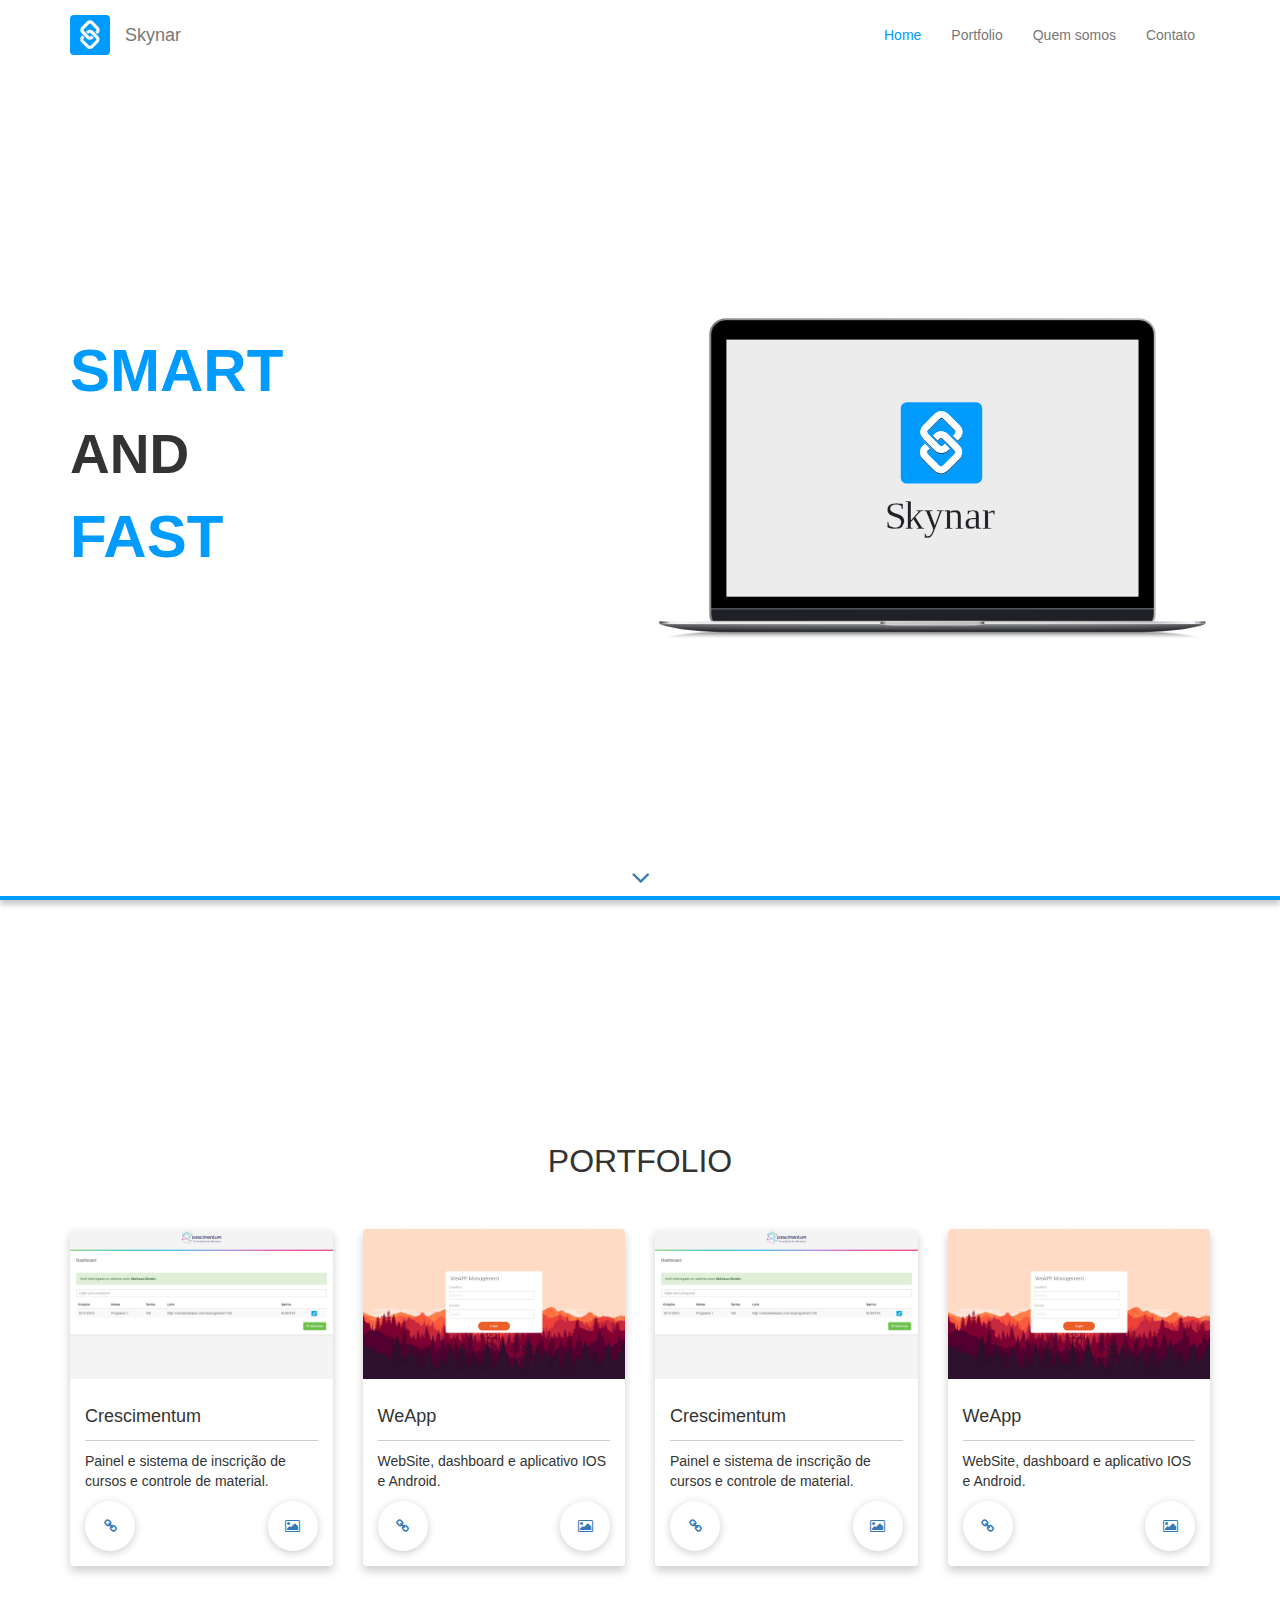
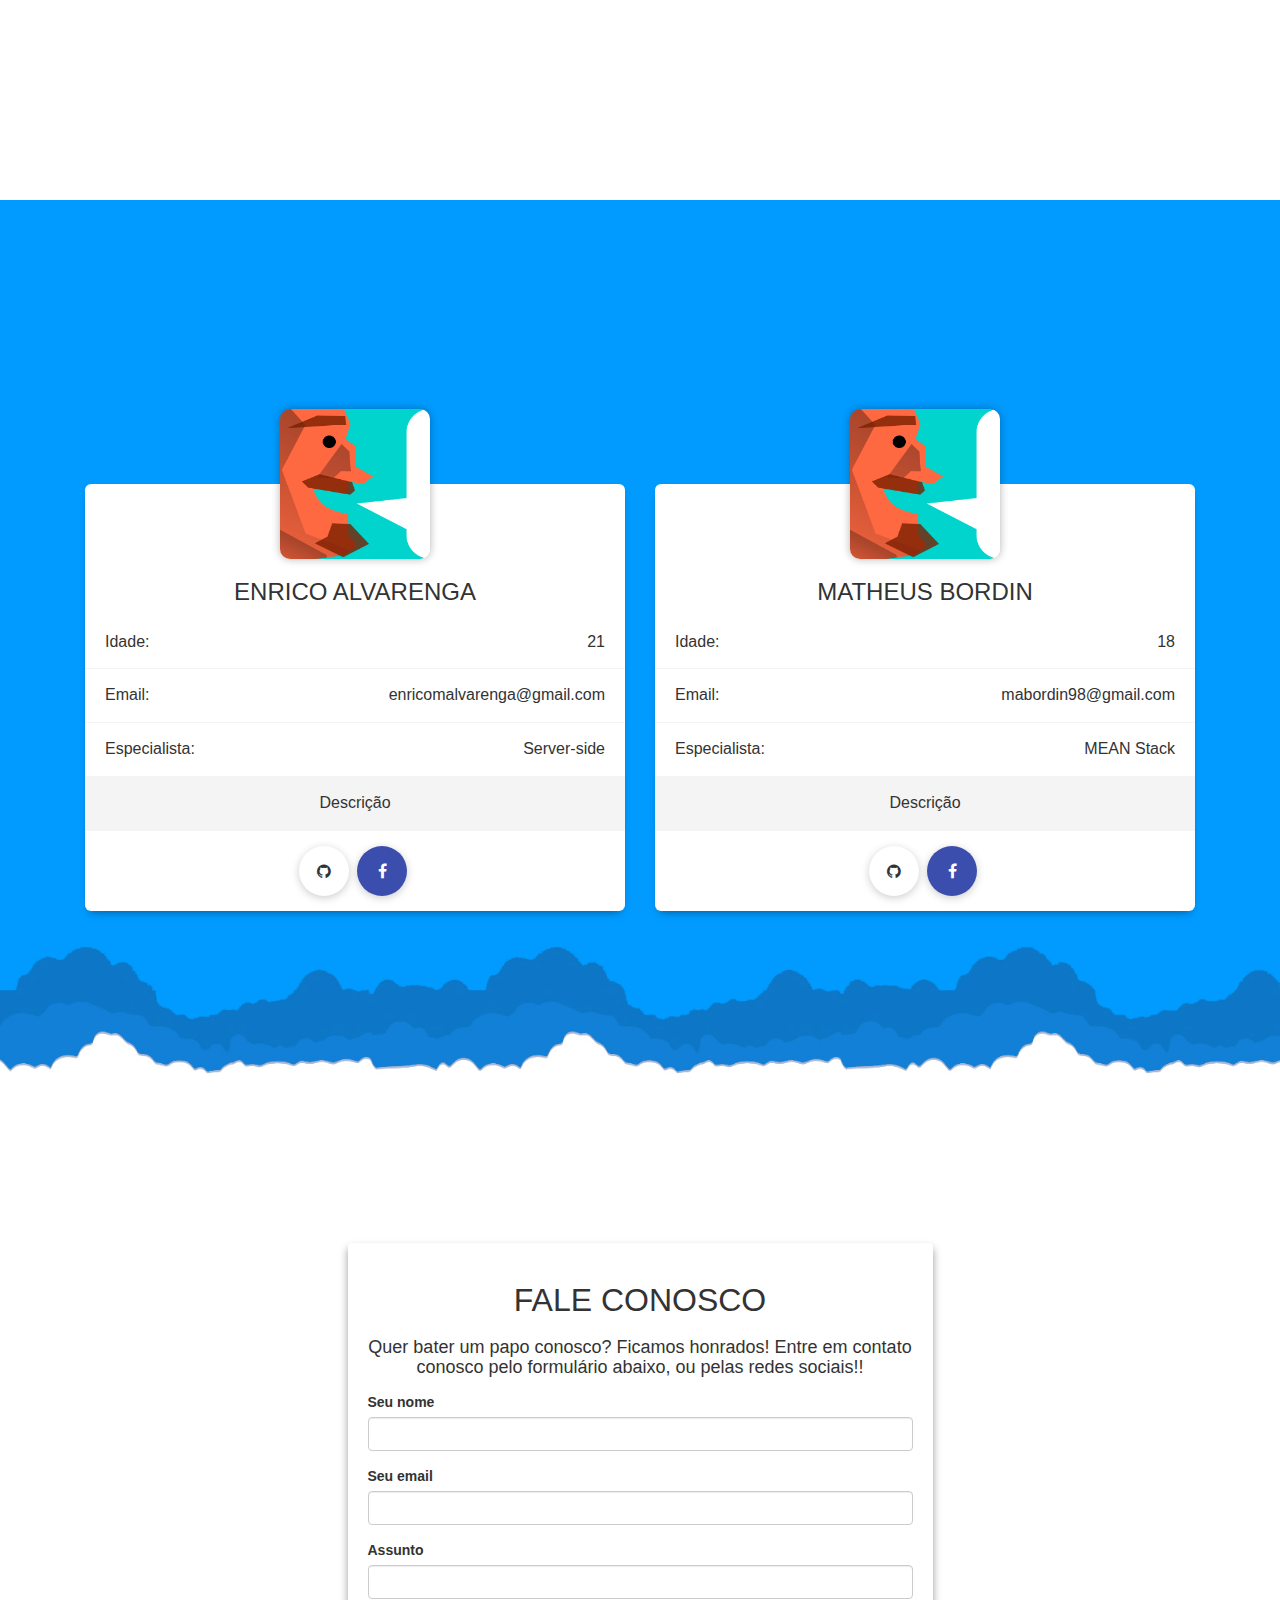
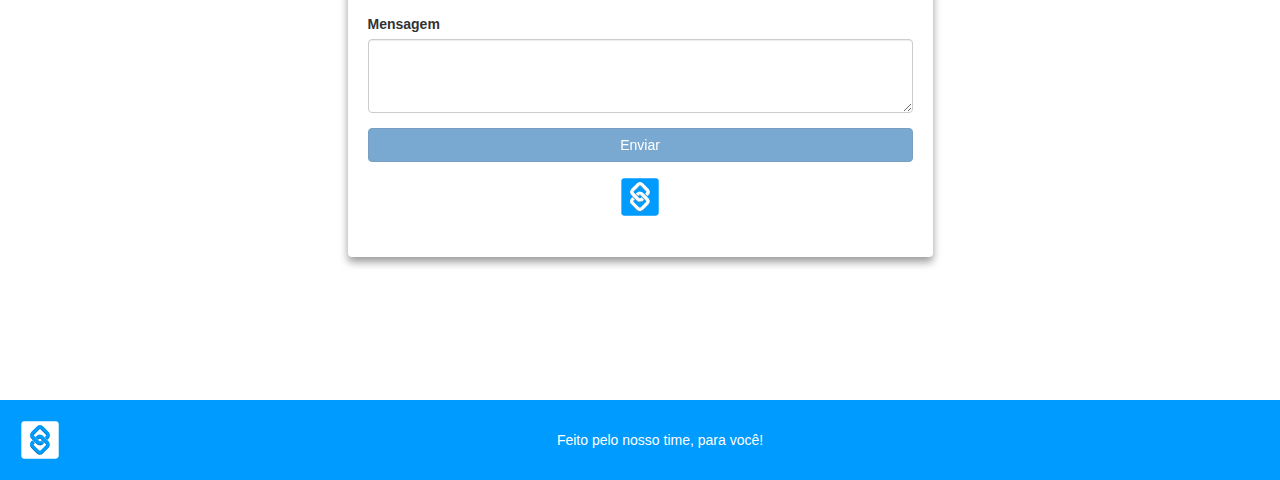
==== index.html @ bdcfeae8 "First commit" ====
<!DOCTYPE html>
<html lang="en">
<head>
    <meta charset="UTF-8">
    <meta name="viewport" content="initial-scale=1">
    <title>Skynar - Smart and Fast solution!</title>
    <link rel="icon" type="image/svg+xml" href="assets/images/skynar.svg">
    <link rel="stylesheet" href="libs/bootstrap/dist/css/bootstrap.min.css">
    <link rel="stylesheet" href="assets/css/main.css">

    <script src="libs/angular/angular.min.js"></script>
    <script src="libs/ui-router/ui-router.min.js"></script>
</head>
<body ng-app="skynar">
    
    <header id="header" ng-include="'views/header.html'"></header>
    <section ng-controller="portController" id="port" class="portfolio" ng-include="'views/portfolio.html'"></section>
    <section ng-controller="teamController" id="team" class="team" ng-include="'views/team.html'"></section>
    <section ng-controller="contactController" id="contact" class="contato" ng-include="'views/contato.html'"></section>
    <footer id="footer" class="footer valign" ng-include="'views/footer.html'"></footer>

    <a href="#header" class="btn-top">
        <i class="fa fa-angle-up"></i>
    </a>

    <script src="libs/jquery/dist/jquery.min.js"></script>
    <script src="libs/bootstrap/dist/js/bootstrap.min.js"></script>
    <script src="app/app.concat.js"></script>
    <script src="assets/js/scripts.js"></script>
    <script src="assets/js/alert.js"></script>
</body>
</html>
---- assets/css/main.css ----
@import url(../../libs/icons/css/font-awesome.min.css);
html, body {
  width: 100%;
  height: 100%;
  margin: 0;
  padding: 0; }

.halign {
  display: flex;
  display: -webkit-flex;
  display: -ms-flex;
  display: -moz-flex;
  justify-content: center; }

.btn-top {
  background: transparent;
  border: none;
  outline-color: transparent;
  color: #666;
  font-size: 16px;
  background: #CCC;
  border-radius: 2px;
  color: #333;
  width: 40px;
  height: 40px;
  text-align: center;
  line-height: 40px;
  position: fixed;
  bottom: 20px;
  right: 20px;
  opacity: 0.4;
  display: none; }
  .btn-top:hover {
    background: rgba(0, 0, 0, 0.2);
    opacity: 1;
    color: #009BFE; }

div.spinner {
  margin: 15px auto;
  display: block;
  width: 40px; }
  div.spinner #logo {
    height: 40px;
    width: 40px;
    animation-name: spinner;
    animation-delay: 2000ms;
    animation-duration: 2s;
    animation-iteration-count: infinite; }

div.spinner2 {
  margin: 15px auto;
  display: block;
  width: 40px;
  height: 40px;
  position: relative;
  border-radius: 10%;
  padding: 0;
  background: #009BFE; }
  div.spinner2 #logo {
    position: absolute;
    top: 0;
    left: 0;
    height: 100%;
    width: 100%; }
    div.spinner2 #logo .cls-3 {
      display: none;
      fill: #009BFE; }
    div.spinner2 #logo .skynar-bottom {
      animation-name: skynar-bt;
      animation-duration: 2.5s;
      animation-fill-mode: forwards;
      animation-iteration-count: infinite; }
    div.spinner2 #logo .skynar-top {
      animation-name: skynar-top;
      animation-duration: 2.5s;
      animation-fill-mode: forwards;
      animation-iteration-count: infinite; }

@keyframes skynar-bt {
  0% {
    transform: translateY(-25%); }
  5% {
    transform: translateY(0); }
  10% {
    transform: translateY(-25%); }
  20% {
    transform: translateY(0); }
  100% {
    transform: translateY(0); } }

@-webkit-keyframes skynar-bt {
  0% {
    transform: translateY(-25%); }
  5% {
    transform: translateY(0); }
  10% {
    transform: translateY(-25%); }
  20% {
    transform: translateY(0); }
  100% {
    transform: translateY(0); } }

@-moz-keyframes skynar-bt {
  0% {
    transform: translateY(-25%); }
  5% {
    transform: translateY(0); }
  10% {
    transform: translateY(-25%); }
  20% {
    transform: translateY(0); }
  100% {
    transform: translateY(0); } }

@-ms-keyframes skynar-bt {
  0% {
    transform: translateY(-25%); }
  5% {
    transform: translateY(0); }
  10% {
    transform: translateY(-25%); }
  20% {
    transform: translateY(0); }
  100% {
    transform: translateY(0); } }

@keyframes skynar-top {
  0% {
    transform: translateY(25%); }
  5% {
    transform: translateY(0); }
  10% {
    transform: translateY(25%); }
  20% {
    transform: translateY(0); }
  100% {
    transform: translateY(0); } }

@-webkit-keyframes skynar-top {
  0% {
    transform: translateY(25%); }
  5% {
    transform: translateY(0); }
  10% {
    transform: translateY(25%); }
  20% {
    transform: translateY(0); }
  100% {
    transform: translateY(0); } }

@-moz-keyframes skynar-top {
  0% {
    transform: translateY(25%); }
  5% {
    transform: translateY(0); }
  10% {
    transform: translateY(25%); }
  20% {
    transform: translateY(0); }
  100% {
    transform: translateY(0); } }

@-ms-keyframes skynar-top {
  0% {
    transform: translateY(25%); }
  5% {
    transform: translateY(0); }
  10% {
    transform: translateY(25%); }
  20% {
    transform: translateY(0); }
  100% {
    transform: translateY(0); } }

@keyframes spinner {
  0% {
    transform: translateY(0px); }
  5% {
    transform: translateY(20px) scale(0.85); }
  10% {
    transform: translateY(0px); }
  15% {
    transform: rotate(0deg); }
  20% {
    transform: rotate(180deg); }
  25% {
    transform: translateY(20px) scale(0.85); }
  30% {
    transform: translateY(0px); } }

@-webkit-keyframes spinner {
  0% {
    transform: translateY(0px); }
  5% {
    transform: translateY(20px) scale(0.85); }
  10% {
    transform: translateY(0px); }
  15% {
    transform: rotate(0deg); }
  20% {
    transform: rotate(180deg); }
  25% {
    transform: translateY(20px) scale(0.85); }
  30% {
    transform: translateY(0px); } }

@-moz-keyframes spinner {
  0% {
    transform: translateY(0px); }
  5% {
    transform: translateY(20px) scale(0.85); }
  10% {
    transform: translateY(0px); }
  15% {
    transform: rotate(0deg); }
  20% {
    transform: rotate(180deg); }
  25% {
    transform: translateY(20px) scale(0.85); }
  30% {
    transform: translateY(0px); } }

@-ms-keyframes spinner {
  0% {
    transform: translateY(0px); }
  5% {
    transform: translateY(20px) scale(0.85); }
  10% {
    transform: translateY(0px); }
  15% {
    transform: rotate(0deg); }
  20% {
    transform: rotate(180deg); }
  25% {
    transform: translateY(20px) scale(0.85); }
  30% {
    transform: translateY(0px); } }

header {
  height: 100%;
  max-height: 100%;
  margin: 0;
  background: #FFF;
  border-bottom: 4px solid #009BFE;
  box-shadow: 0 5px 5px rgba(0, 0, 0, 0.2);
  position: relative;
  padding: 110px 0 40px 0;
  display: flex;
  display: -webkit-flex;
  display: -ms-flex;
  display: -moz-flex;
  justify-content: center;
  flex-direction: column;
  flex-wrap: wrap; }
  header h2.subs {
    font-size: 60px;
    color: #009BFE;
    font-weight: bold;
    text-transform: uppercase; }
    header h2.subs.dark {
      color: #333;
      font-size: 55px; }

nav.navbar.navbar-default {
  height: 70px;
  background: #FFF;
  border: 0;
  position: absolute;
  top: 0;
  left: 0;
  width: 100%;
  z-index: 1000; }
  nav.navbar.navbar-default ul li, nav.navbar.navbar-default ul li a {
    height: 70px;
    line-height: 40px;
    background: #FFF; }
  nav.navbar.navbar-default a.navbar-brand {
    height: 70px;
    line-height: 40px; }
    nav.navbar.navbar-default a.navbar-brand div {
      bottom: 15px;
      margin-bottom: 15px; }

div.header-footer {
  position: absolute;
  bottom: 0;
  left: 0;
  width: 100%;
  height: 40px; }
  div.header-footer button.arrow-bt {
    margin: 0 auto;
    display: block;
    background: transparent;
    border: none;
    outline: none;
    font-size: 30px; }

.navbar-default .navbar-nav > .active > a, .navbar-default .navbar-nav > .active > a:focus, .navbar-default .navbar-nav > .active > a:hover {
  background: #FFF;
  color: #009BFE; }

.navbar-default .navbar-toggle, .navbar-default .navbar-toggle:hover, .navbar-default .navbar-toggle:focus {
  background: #FFF;
  border: 0;
  height: 70px;
  margin: 0; }

#mynav.fix {
  position: fixed;
  top: 0;
  left: 0;
  animation-name: fade;
  animation-duration: 0.5s;
  animation-timing-function: ease-in-out;
  animation-fill-mode: forwards;
  box-shadow: 0 5px 5px -2px rgba(0, 0, 0, 0.2);
  border-radius: 0; }

@keyframes fade {
  0% {
    opacity: 0; }
  100% {
    opacity: 1; } }

@-webkit-keyframes fade {
  0% {
    opacity: 0; }
  100% {
    opacity: 1; } }

@-moz-keyframes fade {
  0% {
    opacity: 0; }
  100% {
    opacity: 1; } }

@-ms-keyframes fade {
  0% {
    opacity: 0; }
  100% {
    opacity: 1; } }

@media only screen and (max-device-width: 768px) {
  nav.navbar.navbar-default ul {
    box-shadow: 0 5px 5px rgba(0, 0, 0, 0.1); } }

section.portfolio {
  padding: 40px 0;
  min-height: 100%;
  display: flex;
  display: -webkit-flex;
  display: -ms-flex;
  display: -moz-flex;
  justify-content: center;
  flex-direction: column;
  flex-wrap: wrap; }
  section.portfolio h3 {
    font-size: 32px;
    margin-bottom: 40px;
    text-transform: uppercase;
    text-align: center; }

.card {
  width: 100%;
  box-shadow: 0 5px 10px rgba(0, 0, 0, 0.2);
  border-radius: 4px;
  overflow: hidden;
  margin: 10px auto; }
  .card .heading {
    height: 150px;
    width: 100%;
    background-size: cover;
    background-position: center;
    transition: transform 0.3s; }
    .card .heading:hover {
      transform: scale(1.1); }
  .card .body {
    padding: 15px; }
    .card .body .title {
      font-size: 18px;
      padding: 10px 0;
      border-bottom: 1px solid #CCC;
      margin-bottom: 10px; }

.btn-float {
  width: 50px;
  height: 50px;
  border-radius: 25px;
  background: #FFF;
  outline-color: transparent;
  border: none;
  box-shadow: 0 2px 8px rgba(0, 0, 0, 0.2);
  transition: all 0.6s ease-out;
  display: inline-block;
  text-align: center;
  line-height: 50px; }
  .btn-float:hover {
    background: #f4f4f4;
    box-shadow: 0 2px 10px rgba(0, 0, 0, 0.3); }

section.team {
  padding-top: 75px;
  background: url("../images/team-wp.jpg");
  background-size: cover;
  background-position: bottom center;
  padding: 40px 0;
  min-height: 100%;
  display: flex;
  display: -webkit-flex;
  display: -ms-flex;
  display: -moz-flex;
  justify-content: center;
  flex-direction: column;
  flex-wrap: wrap; }

.user-card {
  width: 100%;
  min-height: 200;
  background: #FFF;
  border-radius: 6px;
  box-shadow: 0 5px 10px -5px rgba(0, 0, 0, 0.5);
  position: relative;
  padding-top: 75px;
  margin: 95px auto 0 auto; }
  .user-card img.user-avatar {
    max-width: 150px;
    position: absolute;
    left: calc(50% - 75px);
    top: -75px;
    border-radius: 10px;
    box-shadow: 0 0 8px rgba(0, 0, 0, 0.3); }
  .user-card .body h3.user {
    text-align: center;
    text-transform: uppercase;
    font-size: 24px;
    color: #333; }
  .user-card .body ul {
    width: 100%;
    margin: 0;
    padding: 0;
    list-style: none; }
  .user-card .body ul li {
    padding: 15px 20px;
    border-bottom: 1px solid #f4f4f4;
    font-size: 16px;
    color: #333; }
    .user-card .body ul li.desc {
      background: #f4f4f4;
      text-align: center;
      cursor: pointer; }
    .user-card .body ul li.buttons {
      text-align: center; }
    .user-card .body ul li:hover {
      background: #f4f4f4; }
    .user-card .body ul li:last-child {
      border-bottom: 0; }
      .user-card .body ul li:last-child:hover {
        border-bottom-left-radius: 6px;
        border-bottom-right-radius: 6px; }

.btn-transparent {
  background: transparent;
  border: none;
  outline-color: transparent;
  color: #666;
  font-size: 16px;
  float: right; }

.btn-float.fb {
  background: #3b4ead;
  color: #fff;
  margin: 0 4px; }

.row.content {
  padding: 0 70px;
  margin-left: 0 !important;
  margin-right: 0 !important; }

.collapse .body {
  padding: 15px; }

@media only screen and (max-device-width: 768px) {
  .row.content {
    padding: 0; } }

@media only screen and (min-device-width: 768px) and (max-device-width: 992px) {
  .row.content {
    padding: 0 40px; } }

section.contato {
  padding: 40px 0;
  min-height: 100%;
  display: flex;
  display: -webkit-flex;
  display: -ms-flex;
  display: -moz-flex;
  justify-content: center;
  flex-direction: column;
  flex-wrap: wrap; }
  section.contato h3 {
    font-size: 32px;
    margin-bottom: 20px;
    text-transform: uppercase;
    text-align: center; }
  section.contato hgroup {
    margin-bottom: 15px; }

.contact-card {
  padding: 20px;
  border-radius: 4px;
  box-shadow: 0 5px 8px rgba(0, 0, 0, 0.4); }

footer.footer {
  background: #009BFE;
  height: 80px;
  padding: 20px;
  color: #FFF;
  display: flex;
  display: -webkit-flex;
  display: -ms-flex;
  display: -moz-flex;
  justify-content: center;
  flex-direction: column;
  flex-wrap: wrap; }
  footer.footer .logo {
    height: 40px;
    width: 40px; }
  footer.footer .logo #logo {
    height: 40px;
    width: 40px; }
    footer.footer .logo #logo > .cls-1 {
      fill: #009BFE; }
    footer.footer .logo #logo > .cls-2 {
      fill: #FFF; }

.ng-alert {
  position: fixed;
  left: 0;
  width: 100%;
  padding: 0 30%;
  z-index: 1001;
  display: flex;
  display: -webkit-flex;
  display: -ms-flex;
  display: -moz-flex;
  justify-content: center;
  flex-wrap: wrap; }
  .ng-alert.bottom {
    bottom: 15px; }
  .ng-alert.top {
    top: 15px; }
  .ng-alert .alert {
    width: 100%;
    position: relative;
    margin-bottom: 5px; }
    .ng-alert .alert.anim {
      animation-name: fadeAlert;
      animation-duration: 0.5s;
      animation-fill-mode: forwards;
      animation-timing-function: ease-out; }

@keyframes fadeAlert {
  0% {
    transform: translateY(50px);
    opacity: 0; }
  100% {
    transform: translateY(0px);
    opacity: 1; } }

/*# sourceMappingURL=main.css.map */
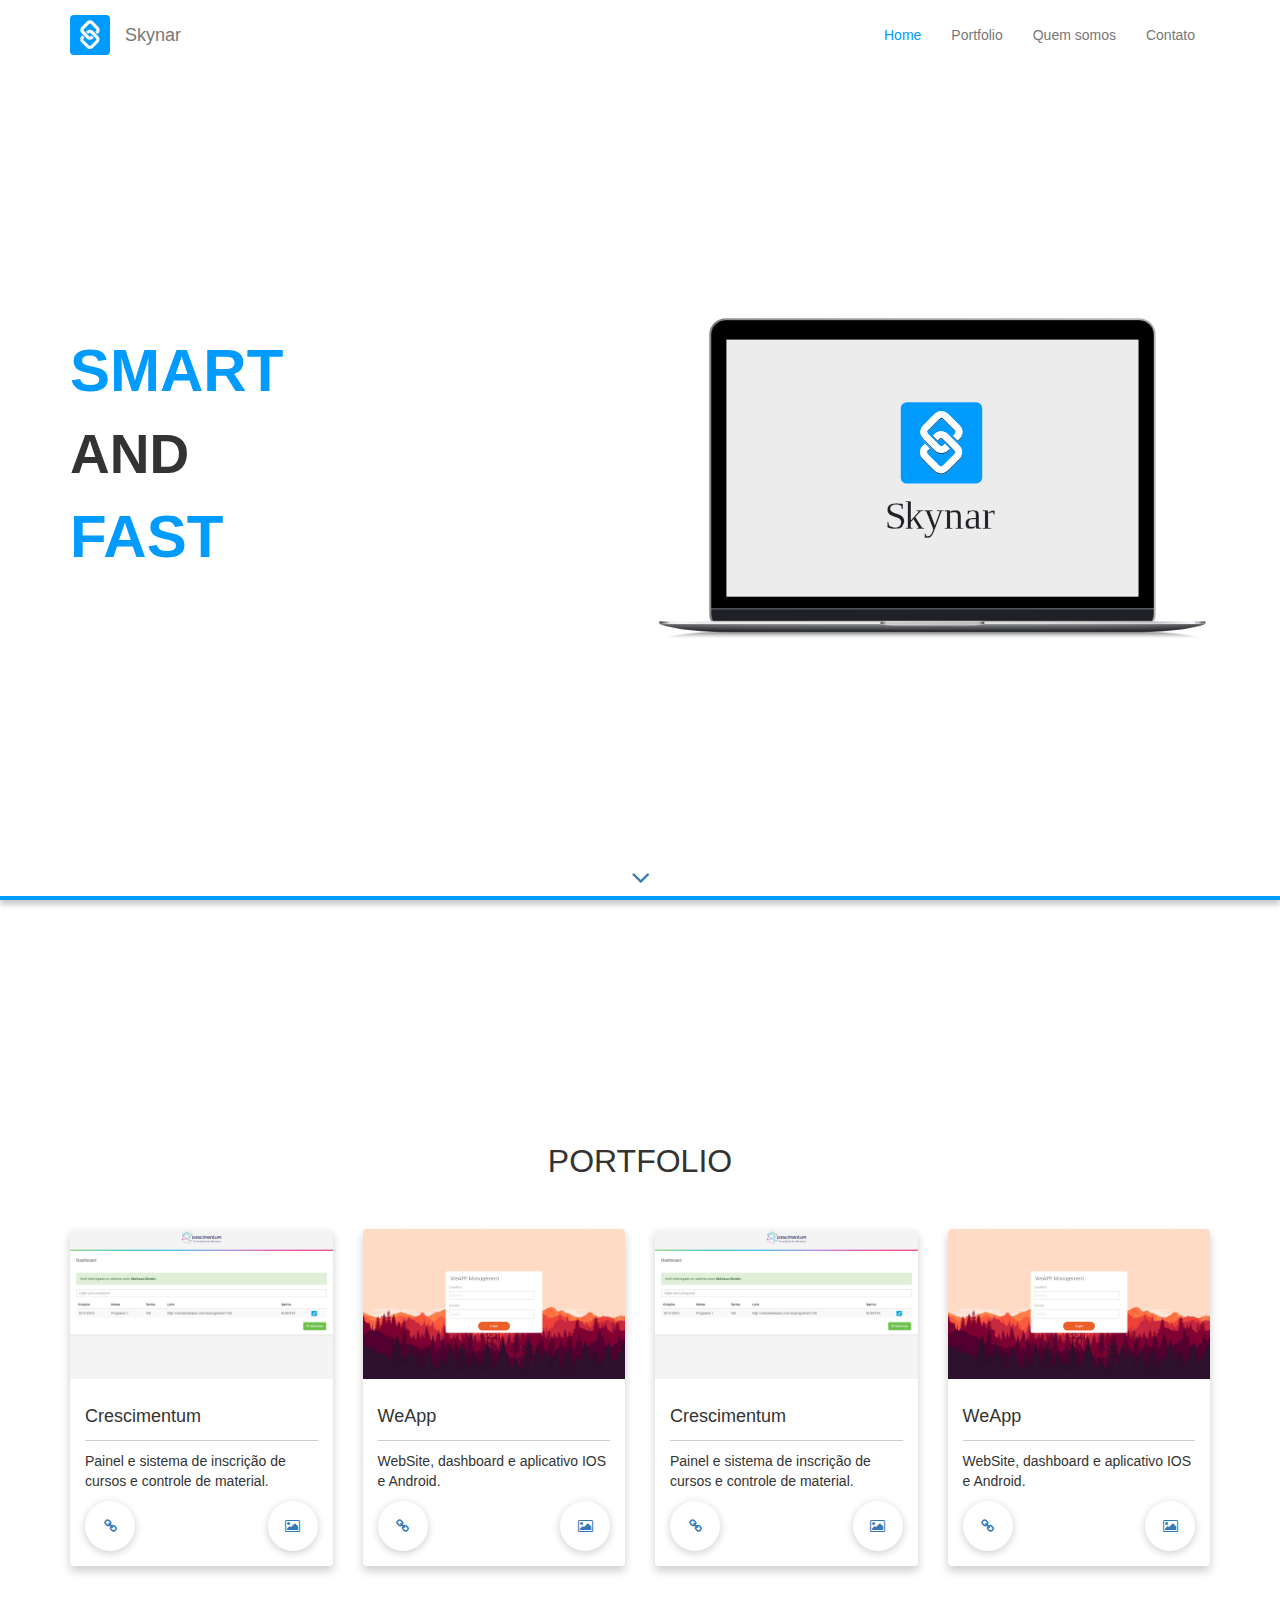
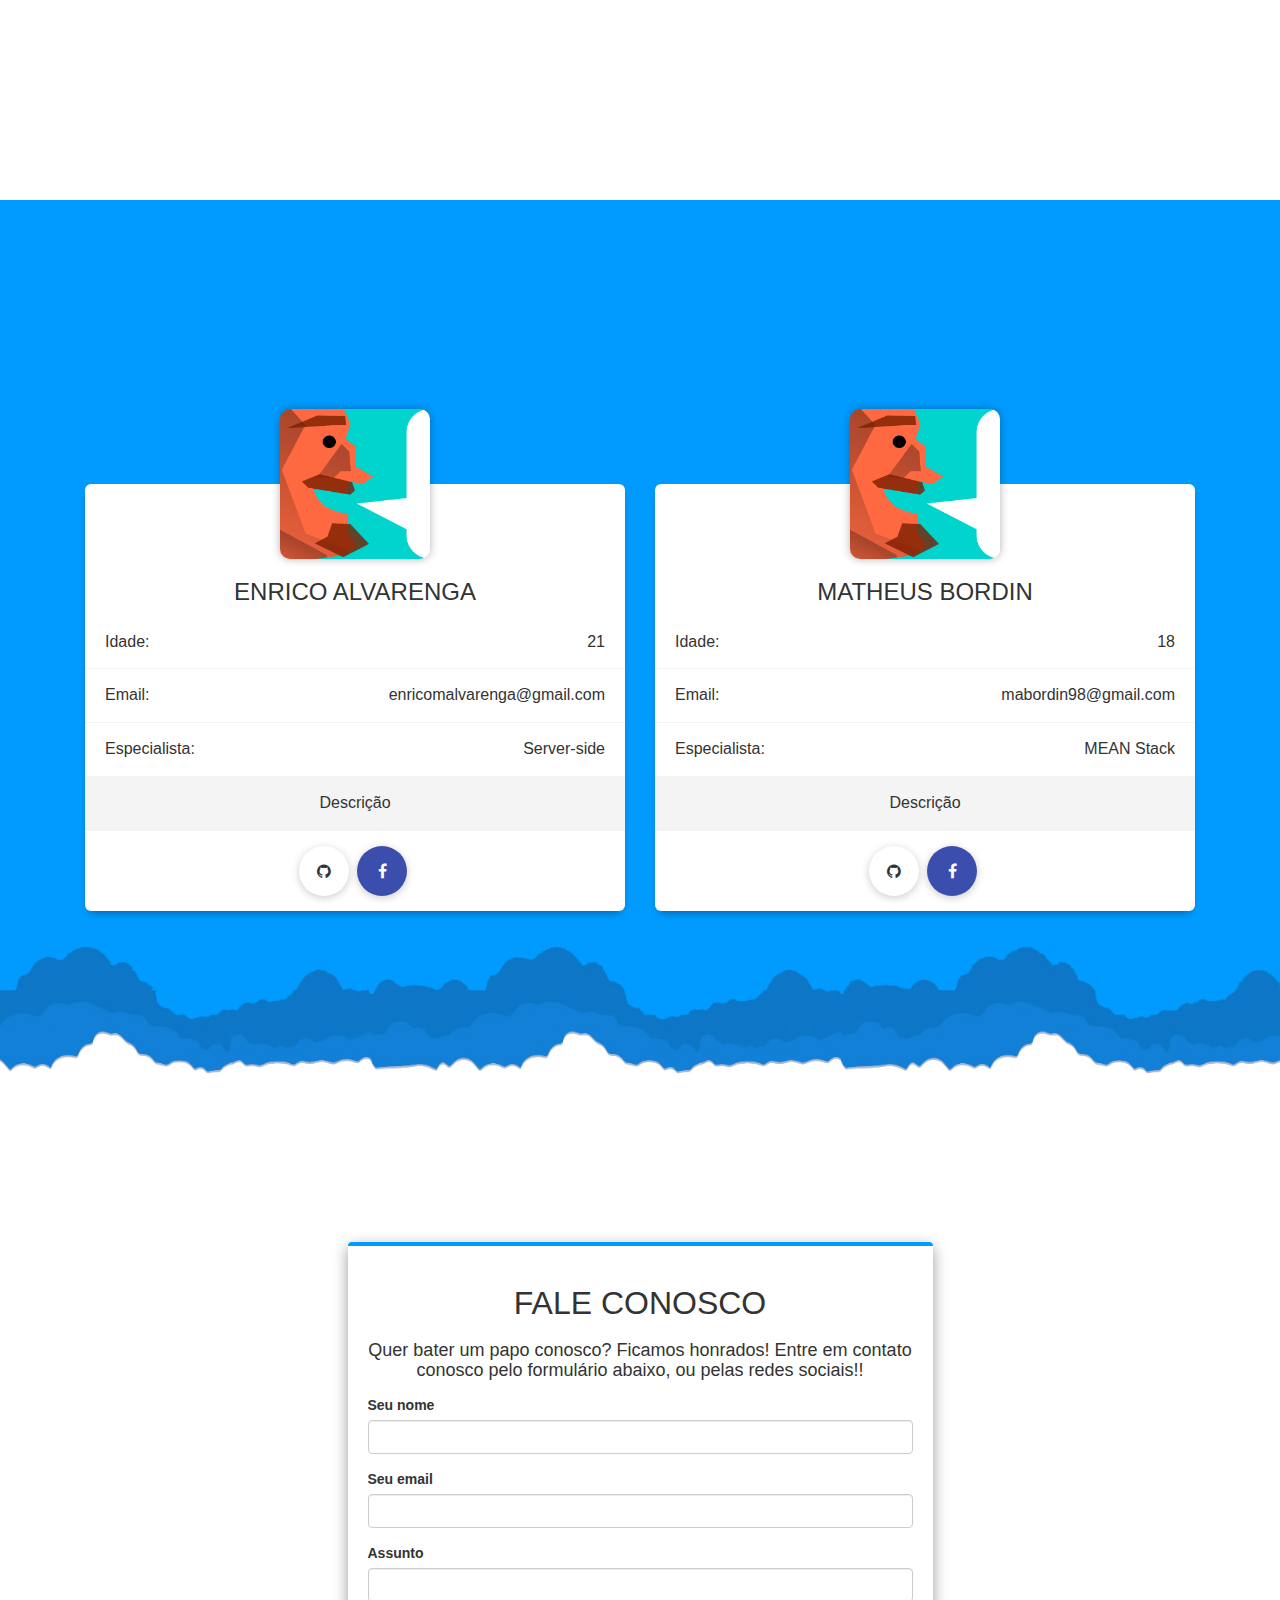
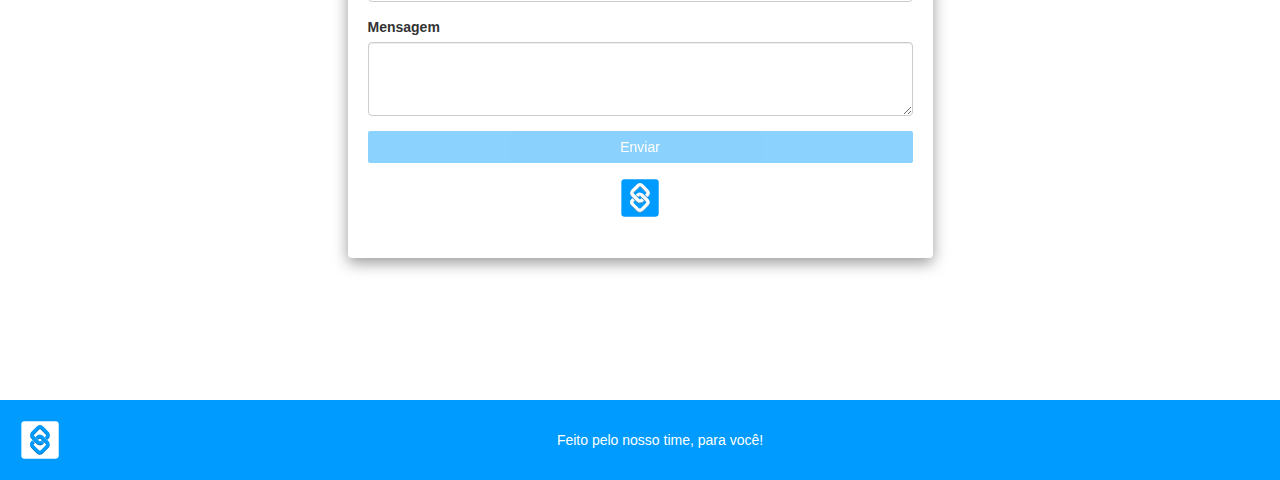
==== commit 319c1469: "Make UI better" ====
--- a/index.html
+++ b/index.html
@@ -4,6 +4,7 @@
     <meta charset="UTF-8">
     <meta name="viewport" content="initial-scale=1">
     <title>Skynar - Smart and Fast solution!</title>
+    <link rel="icon" type="image/png" href="assets/images/skynar.png" />
     <link rel="icon" type="image/svg+xml" href="assets/images/skynar.svg">
     <link rel="stylesheet" href="libs/bootstrap/dist/css/bootstrap.min.css">
     <link rel="stylesheet" href="assets/css/main.css">
--- a/assets/css/main.css
+++ b/assets/css/main.css
@@ -11,6 +11,20 @@
   display: -ms-flex;
   display: -moz-flex;
   justify-content: center; }
+
+.btn-skynar {
+  background: #009BFE;
+  border: 0;
+  border-radius: 2px;
+  transition: all 0.5s;
+  color: #fff; }
+  .btn-skynar:hover {
+    background: #009BFE;
+    box-shadow: 0 5px 5px -2px rgba(0, 0, 0, 0.3);
+    color: #fff; }
+  .btn-skynar[disabled] {
+    background: rgba(0, 155, 254, 0.7);
+    cursor: not-allowed; }
 
 .btn-top {
   background: transparent;
@@ -508,7 +522,8 @@
 .contact-card {
   padding: 20px;
   border-radius: 4px;
-  box-shadow: 0 5px 8px rgba(0, 0, 0, 0.4); }
+  box-shadow: 0 5px 15px rgba(0, 0, 0, 0.4);
+  border-top: 4px solid #009BFE; }
 
 footer.footer {
   background: #009BFE;
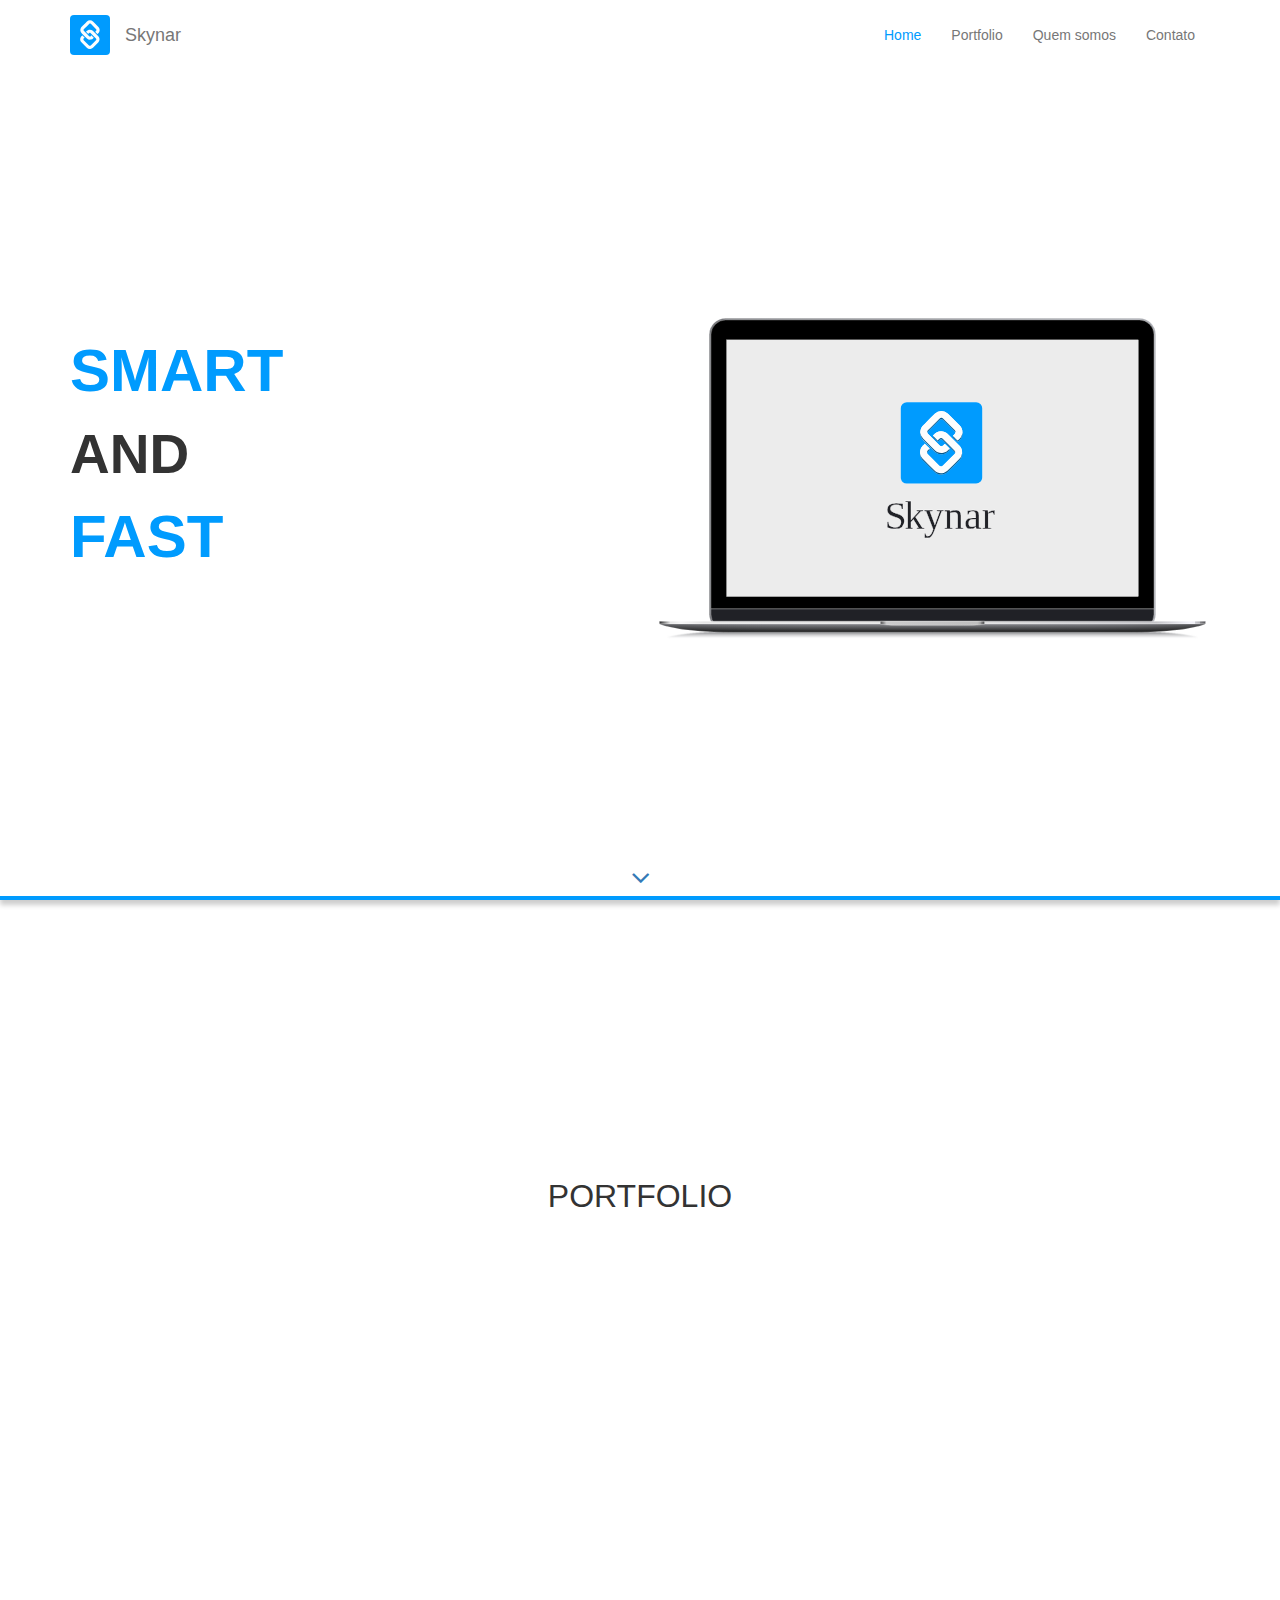
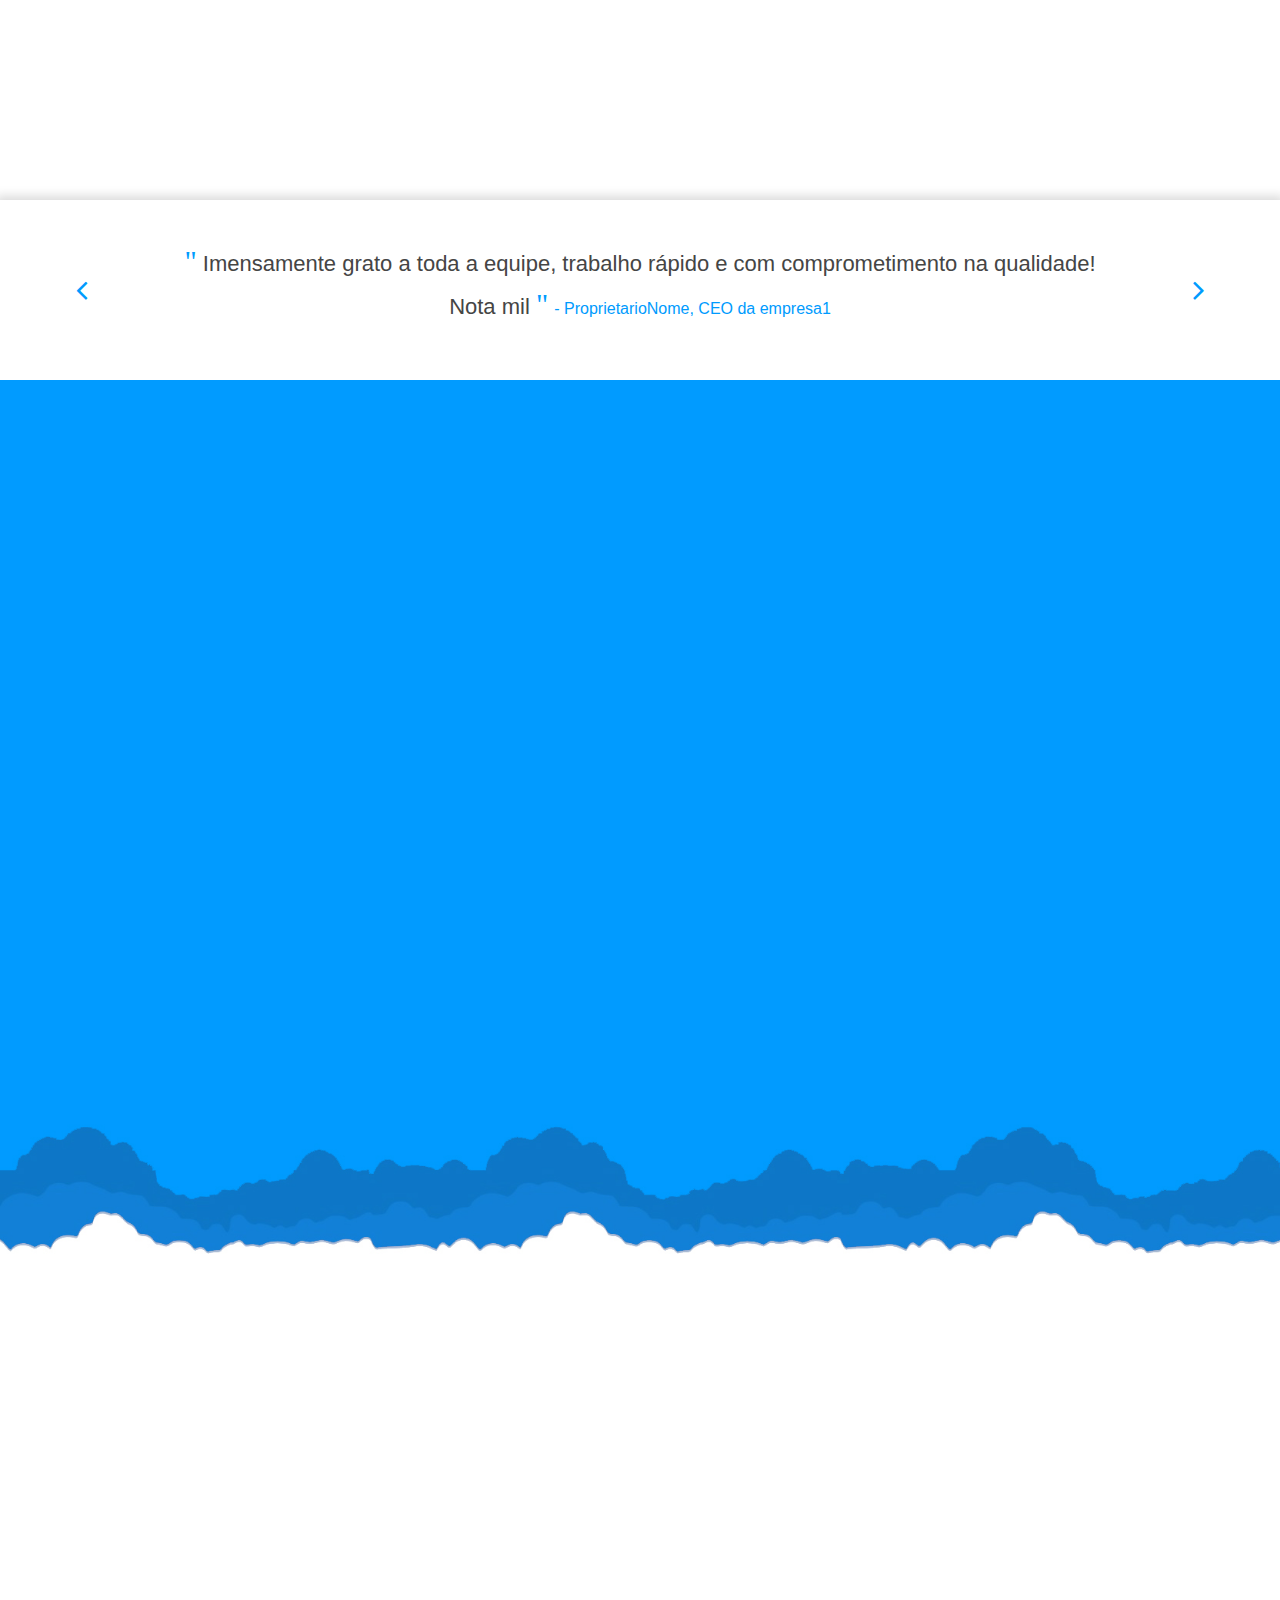
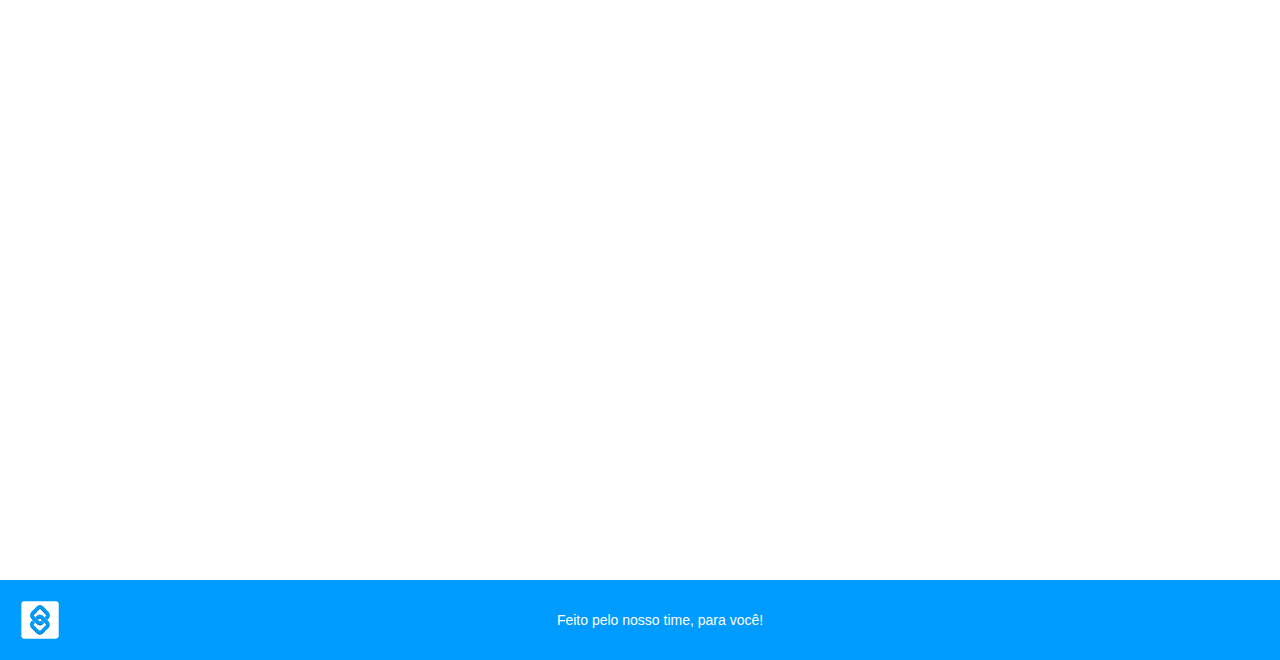
==== commit eeda78e8: "Make better" ====
--- a/index.html
+++ b/index.html
@@ -13,9 +13,10 @@
     <script src="libs/ui-router/ui-router.min.js"></script>
 </head>
 <body ng-app="skynar">
-    
+
     <header id="header" ng-include="'views/header.html'"></header>
     <section ng-controller="portController" id="port" class="portfolio" ng-include="'views/portfolio.html'"></section>
+    <section ng-controller="commentsController" id="comments" class="comentarios" ng-include="'views/comments.html'"></section>
     <section ng-controller="teamController" id="team" class="team" ng-include="'views/team.html'"></section>
     <section ng-controller="contactController" id="contact" class="contato" ng-include="'views/contato.html'"></section>
     <footer id="footer" class="footer valign" ng-include="'views/footer.html'"></footer>
@@ -29,5 +30,6 @@
     <script src="app/app.concat.js"></script>
     <script src="assets/js/scripts.js"></script>
     <script src="assets/js/alert.js"></script>
+    <script src="assets/js/slide.js"></script>
 </body>
-</html>+</html>
--- a/assets/css/main.css
+++ b/assets/css/main.css
@@ -1,3 +1,4 @@
+@import url(animate.css);
 @import url(../../libs/icons/css/font-awesome.min.css);
 html, body {
   width: 100%;
@@ -10,7 +11,8 @@
   display: -webkit-flex;
   display: -ms-flex;
   display: -moz-flex;
-  justify-content: center; }
+  justify-content: center;
+  flex-wrap: wrap; }
 
 .btn-skynar {
   background: #009BFE;
@@ -52,7 +54,8 @@
 div.spinner {
   margin: 15px auto;
   display: block;
-  width: 40px; }
+  width: 40px;
+  display: none; }
   div.spinner #logo {
     height: 40px;
     width: 40px;
@@ -250,6 +253,10 @@
   30% {
     transform: translateY(0px); } }
 
+#saf {
+  animation-delay: 0.5s;
+  animation-duration: 1s; }
+
 header {
   height: 100%;
   max-height: 100%;
@@ -319,14 +326,13 @@
   height: 70px;
   margin: 0; }
 
+#mynav.slideOutUp, #mynav.slideInDown {
+  animation-duration: 0.5s; }
+
 #mynav.fix {
   position: fixed;
   top: 0;
   left: 0;
-  animation-name: fade;
-  animation-duration: 0.5s;
-  animation-timing-function: ease-in-out;
-  animation-fill-mode: forwards;
   box-shadow: 0 5px 5px -2px rgba(0, 0, 0, 0.2);
   border-radius: 0; }
 
@@ -359,7 +365,7 @@
     box-shadow: 0 5px 5px rgba(0, 0, 0, 0.1); } }
 
 section.portfolio {
-  padding: 40px 0;
+  padding: 110px 0 40px 0;
   min-height: 100%;
   display: flex;
   display: -webkit-flex;
@@ -373,6 +379,9 @@
     margin-bottom: 40px;
     text-transform: uppercase;
     text-align: center; }
+  section.portfolio .itens-effect {
+    opacity: 0;
+    animation-fill-mode: forwards; }
 
 .card {
   width: 100%;
@@ -412,12 +421,77 @@
     background: #f4f4f4;
     box-shadow: 0 2px 10px rgba(0, 0, 0, 0.3); }
 
+section.comentarios {
+  background: #FFF;
+  padding: 40px 0;
+  color: #009BFE;
+  box-shadow: 0 0 10px 4px rgba(0, 0, 0, 0.15); }
+
+#slider {
+  width: 100%;
+  position: relative;
+  transition: all 1.2s ease-in-out; }
+  #slider button {
+    border: 0;
+    background: transparent;
+    outline: none;
+    border-radius: 0;
+    color: #009BFE;
+    font-size: 32px;
+    cursor: pointer;
+    z-index: 500;
+    height: 100%;
+    display: flex;
+    display: -webkit-flex;
+    display: -ms-flex;
+    display: -moz-flex;
+    justify-content: center;
+    flex-direction: column;
+    flex-wrap: wrap; }
+  #slider button.control-l {
+    position: absolute;
+    top: 0;
+    left: 0; }
+  #slider button.control-r {
+    position: absolute;
+    top: 0;
+    right: 0; }
+  #slider .item {
+    display: flex;
+    display: -webkit-flex;
+    display: -ms-flex;
+    display: -moz-flex;
+    justify-content: center;
+    flex-direction: column;
+    flex-wrap: wrap;
+    position: relative;
+    top: 0;
+    left: 0;
+    width: 100%;
+    min-height: 100px;
+    padding: 0 100px;
+    text-align: center;
+    color: #454545;
+    z-index: 100;
+    display: none; }
+    #slider .item[toggle] {
+      display: block; }
+    #slider .item .comentario {
+      font-size: 22px; }
+      #slider .item .comentario small {
+        font-size: 16px;
+        color: #009BFE; }
+    #slider .item span.simble {
+      font-family: serif;
+      font-size: 30px;
+      color: #009BFE; }
+
 section.team {
   padding-top: 75px;
   background: url("../images/team-wp.jpg");
   background-size: cover;
   background-position: bottom center;
-  padding: 40px 0;
+  padding: 110px 0 40px 0;
   min-height: 100%;
   display: flex;
   display: -webkit-flex;
@@ -426,6 +500,9 @@
   justify-content: center;
   flex-direction: column;
   flex-wrap: wrap; }
+  section.team .enrico, section.team .bordin {
+    opacity: 0;
+    animation-fill-mode: forwards; }
 
 .user-card {
   width: 100%;
@@ -502,7 +579,7 @@
     padding: 0 40px; } }
 
 section.contato {
-  padding: 40px 0;
+  padding: 110px 0 40px 0;
   min-height: 100%;
   display: flex;
   display: -webkit-flex;
@@ -518,6 +595,9 @@
     text-align: center; }
   section.contato hgroup {
     margin-bottom: 15px; }
+  section.contato .contato-effect {
+    opacity: 0;
+    animation-fill-mode: forwards; }
 
 .contact-card {
   padding: 20px;
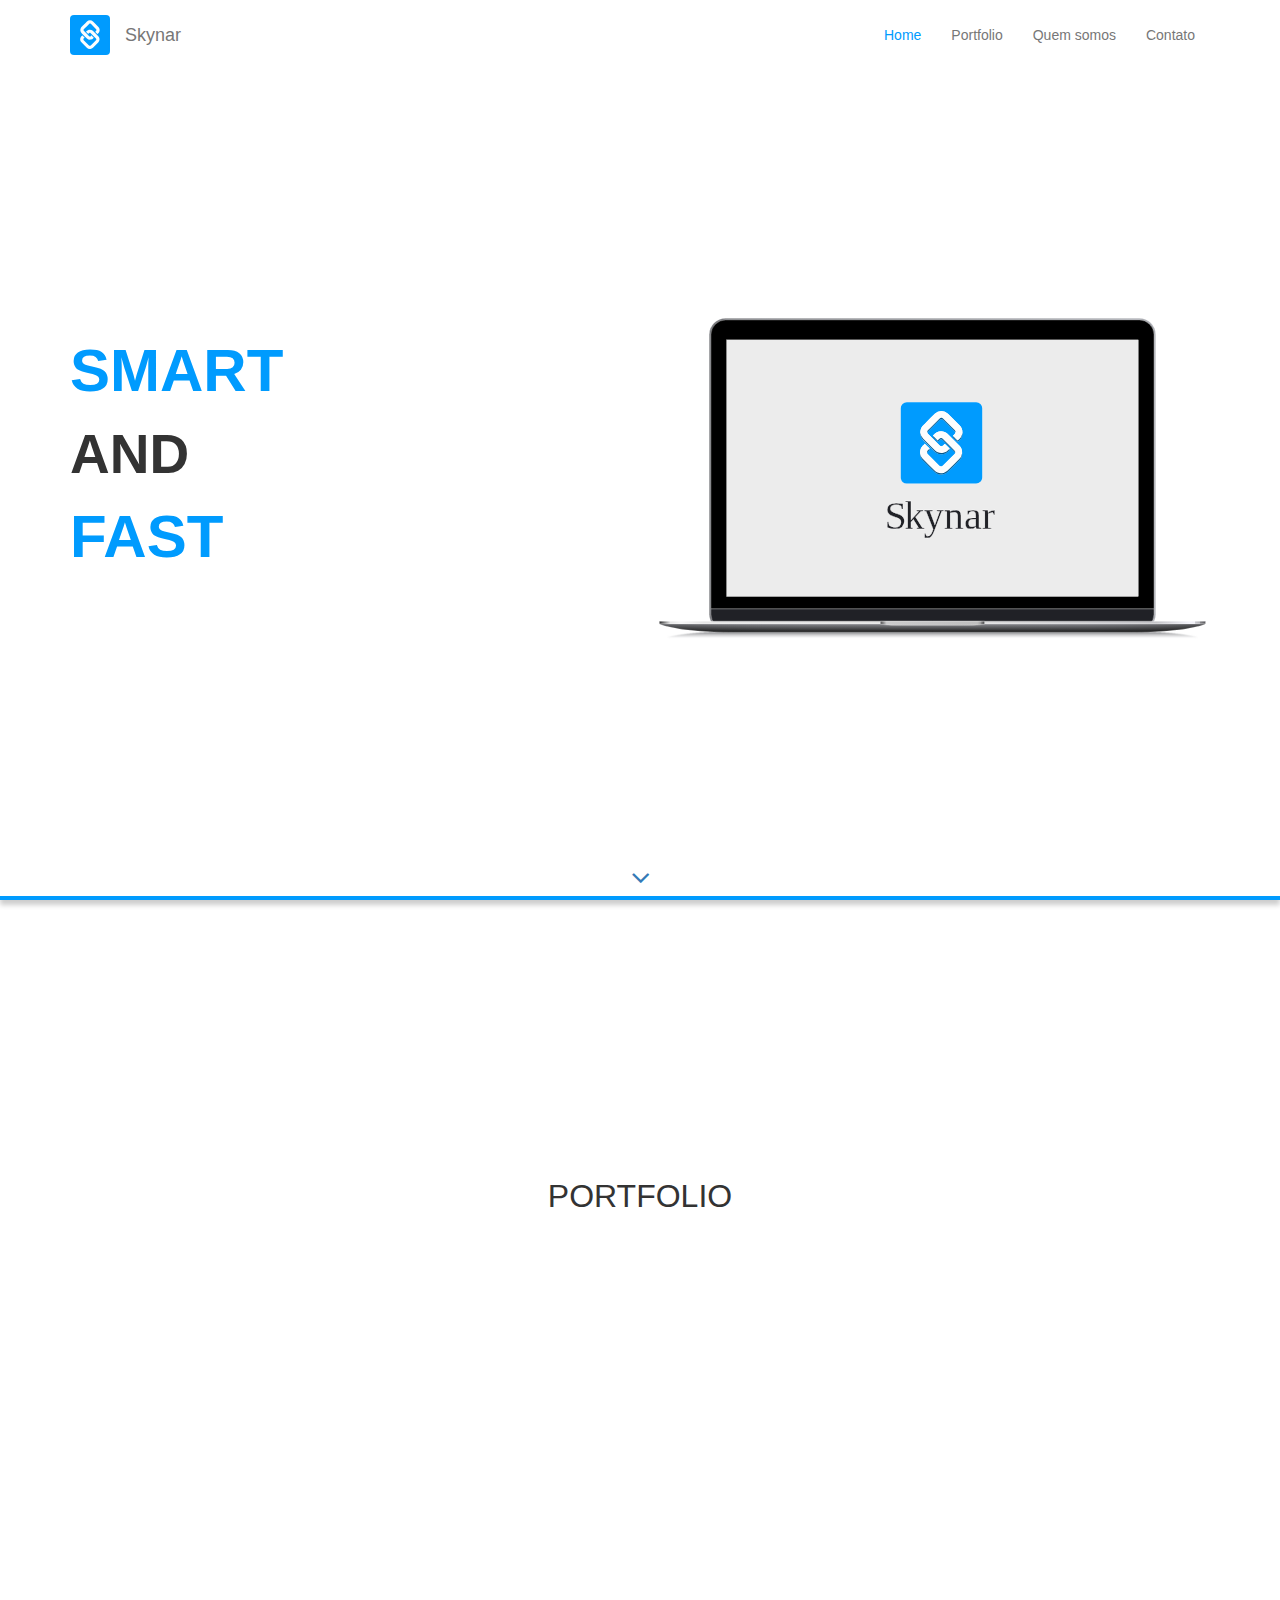
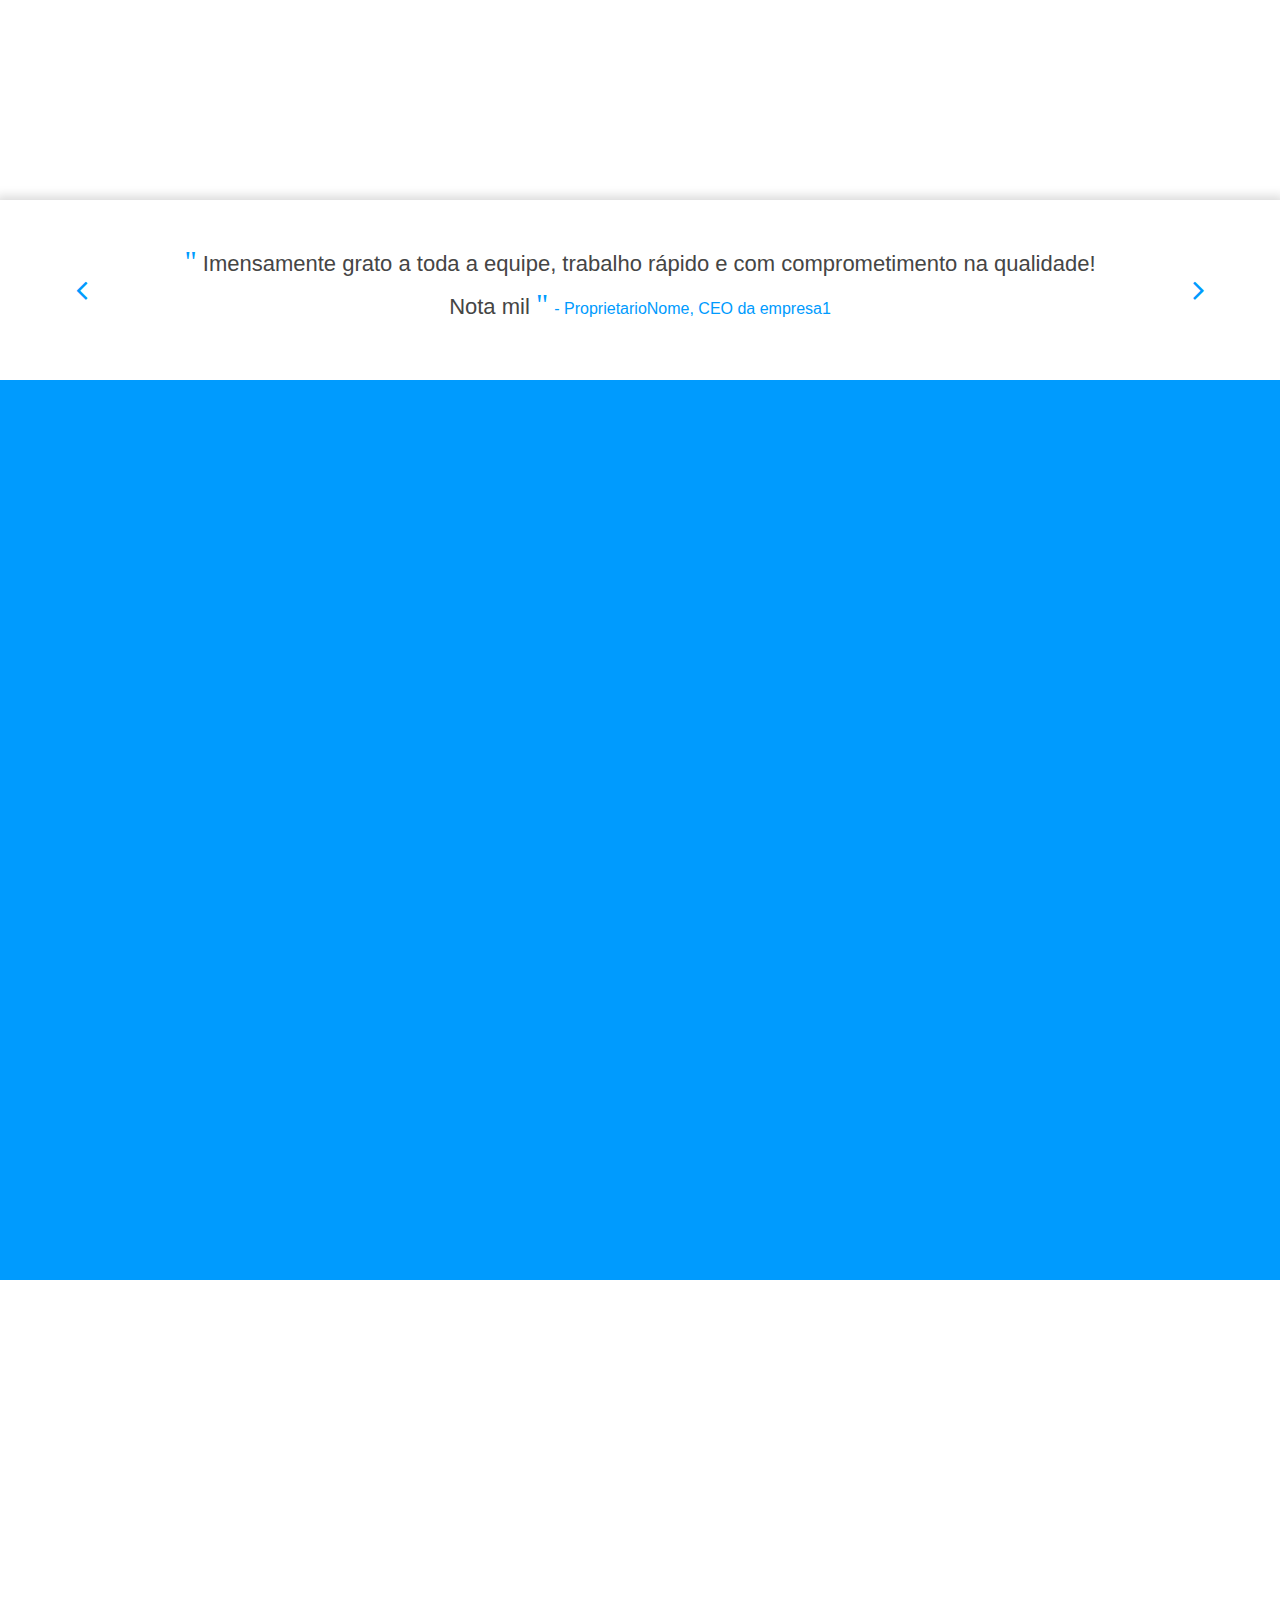
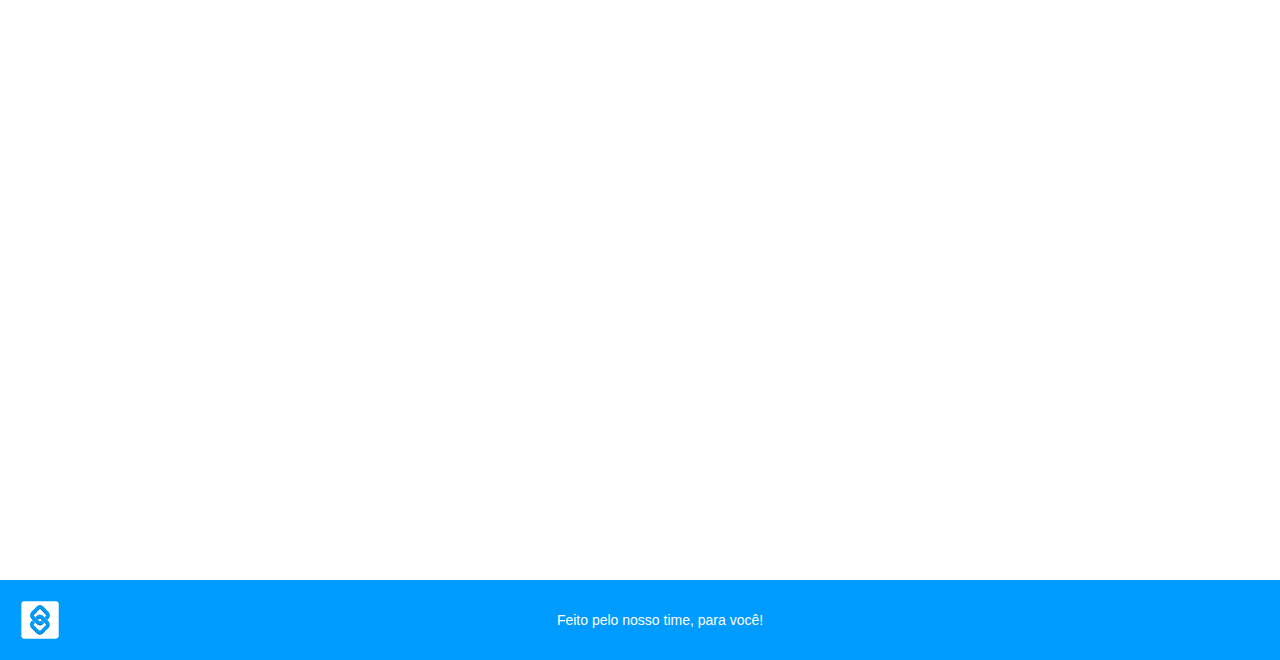
==== commit bb528c4a: "Make better" ====
--- a/index.html
+++ b/index.html
@@ -14,7 +14,7 @@
 </head>
 <body ng-app="skynar">
 
-    <header id="header" ng-include="'views/header.html'"></header>
+    <header ng-controller="headerController" id="header" ng-include="'views/header.html'"></header>
     <section ng-controller="portController" id="port" class="portfolio" ng-include="'views/portfolio.html'"></section>
     <section ng-controller="commentsController" id="comments" class="comentarios" ng-include="'views/comments.html'"></section>
     <section ng-controller="teamController" id="team" class="team" ng-include="'views/team.html'"></section>
--- a/assets/css/main.css
+++ b/assets/css/main.css
@@ -256,6 +256,8 @@
 #saf {
   animation-delay: 0.5s;
   animation-duration: 1s; }
+  #saf.pulse {
+    animation-iteration-count: infinite; }
 
 header {
   height: 100%;
@@ -291,6 +293,8 @@
   left: 0;
   width: 100%;
   z-index: 1000; }
+  nav.navbar.navbar-default .navbar-collapse .nav.navbar-nav {
+    margin-top: 0; }
   nav.navbar.navbar-default ul li, nav.navbar.navbar-default ul li a {
     height: 70px;
     line-height: 40px;
@@ -420,6 +424,10 @@
   .btn-float:hover {
     background: #f4f4f4;
     box-shadow: 0 2px 10px rgba(0, 0, 0, 0.3); }
+
+@media only screen and (max-device-width: 768px) {
+  section.portfolio .itens-effect {
+    opacity: 1; } }
 
 section.comentarios {
   background: #FFF;
@@ -488,9 +496,10 @@
 
 section.team {
   padding-top: 75px;
-  background: url("../images/team-wp.jpg");
-  background-size: cover;
-  background-position: bottom center;
+  /*background: url("../images/team-wp.jpg");
+    background-size: cover;
+    background-position: bottom center;*/
+  background: #009BFE;
   padding: 110px 0 40px 0;
   min-height: 100%;
   display: flex;
@@ -572,7 +581,9 @@
 
 @media only screen and (max-device-width: 768px) {
   .row.content {
-    padding: 0; } }
+    padding: 0; }
+  section.team .enrico, section.team .bordin {
+    opacity: 1; } }
 
 @media only screen and (min-device-width: 768px) and (max-device-width: 992px) {
   .row.content {
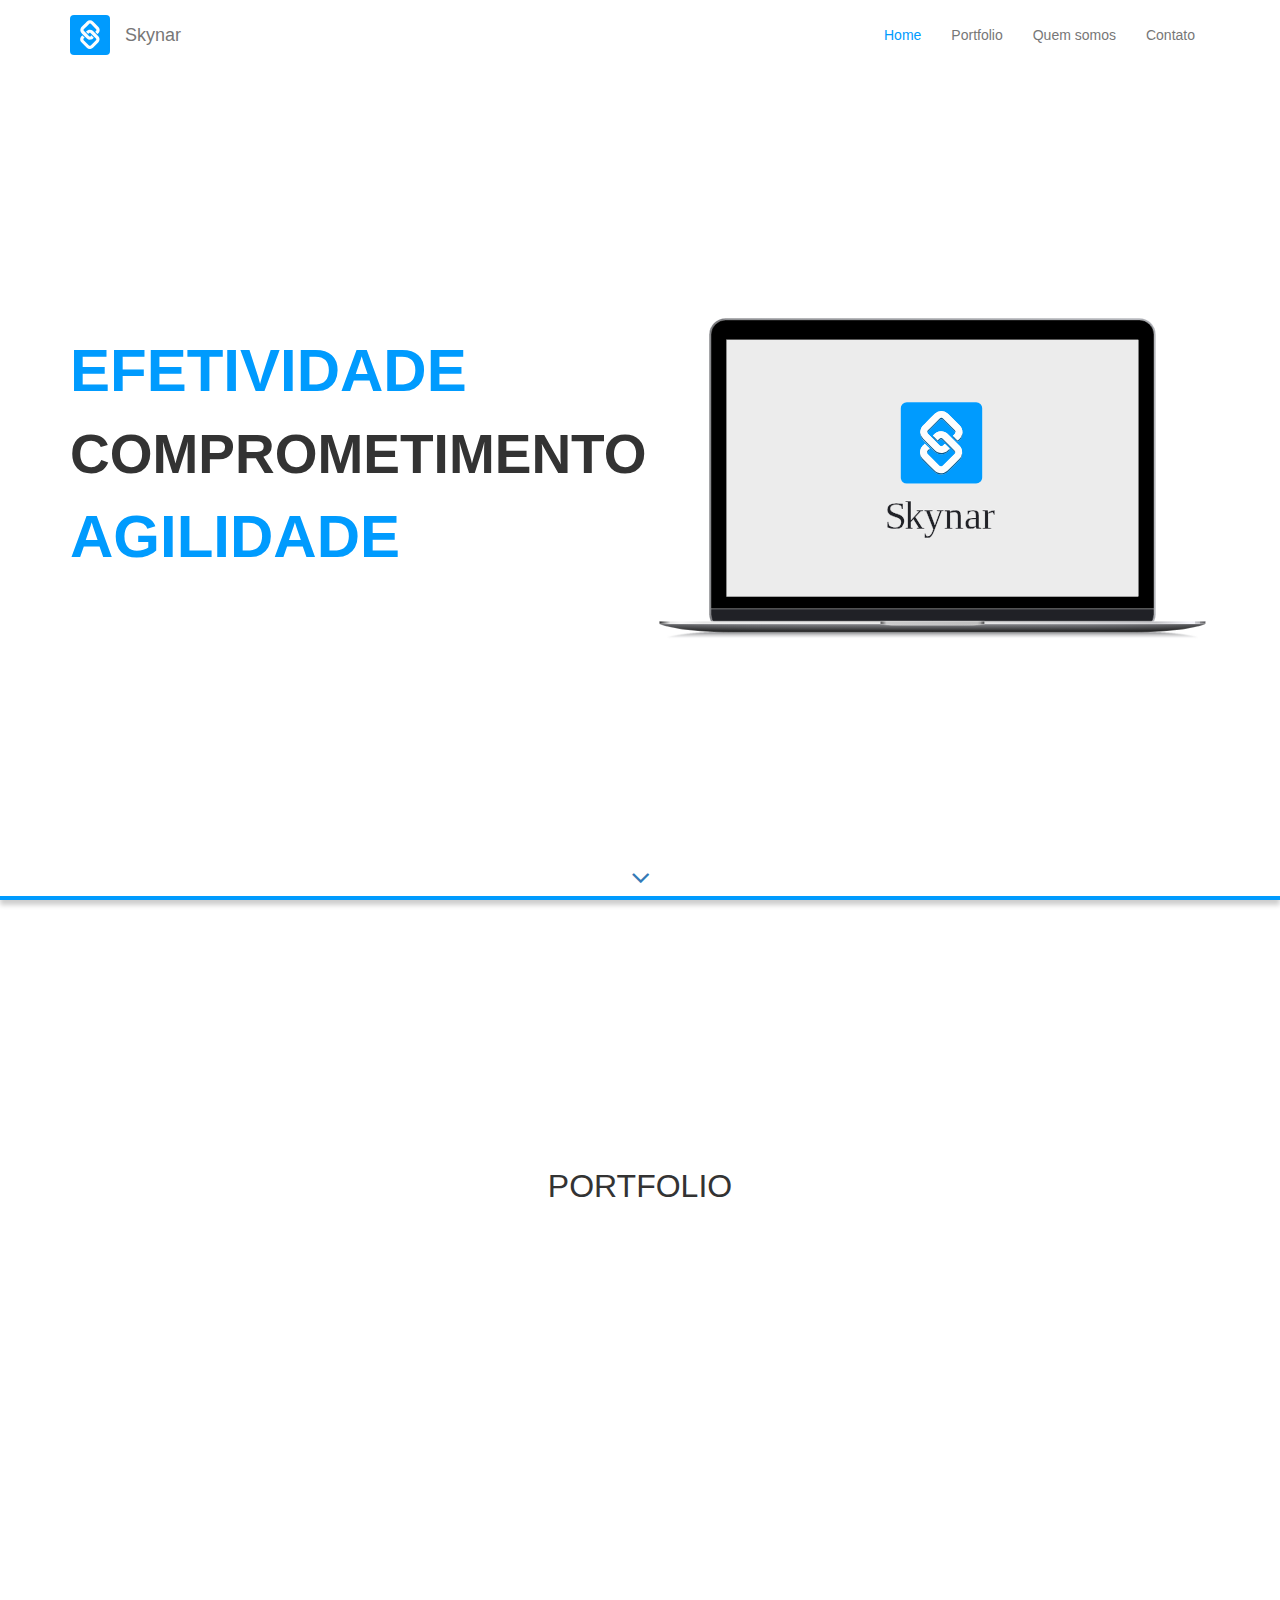
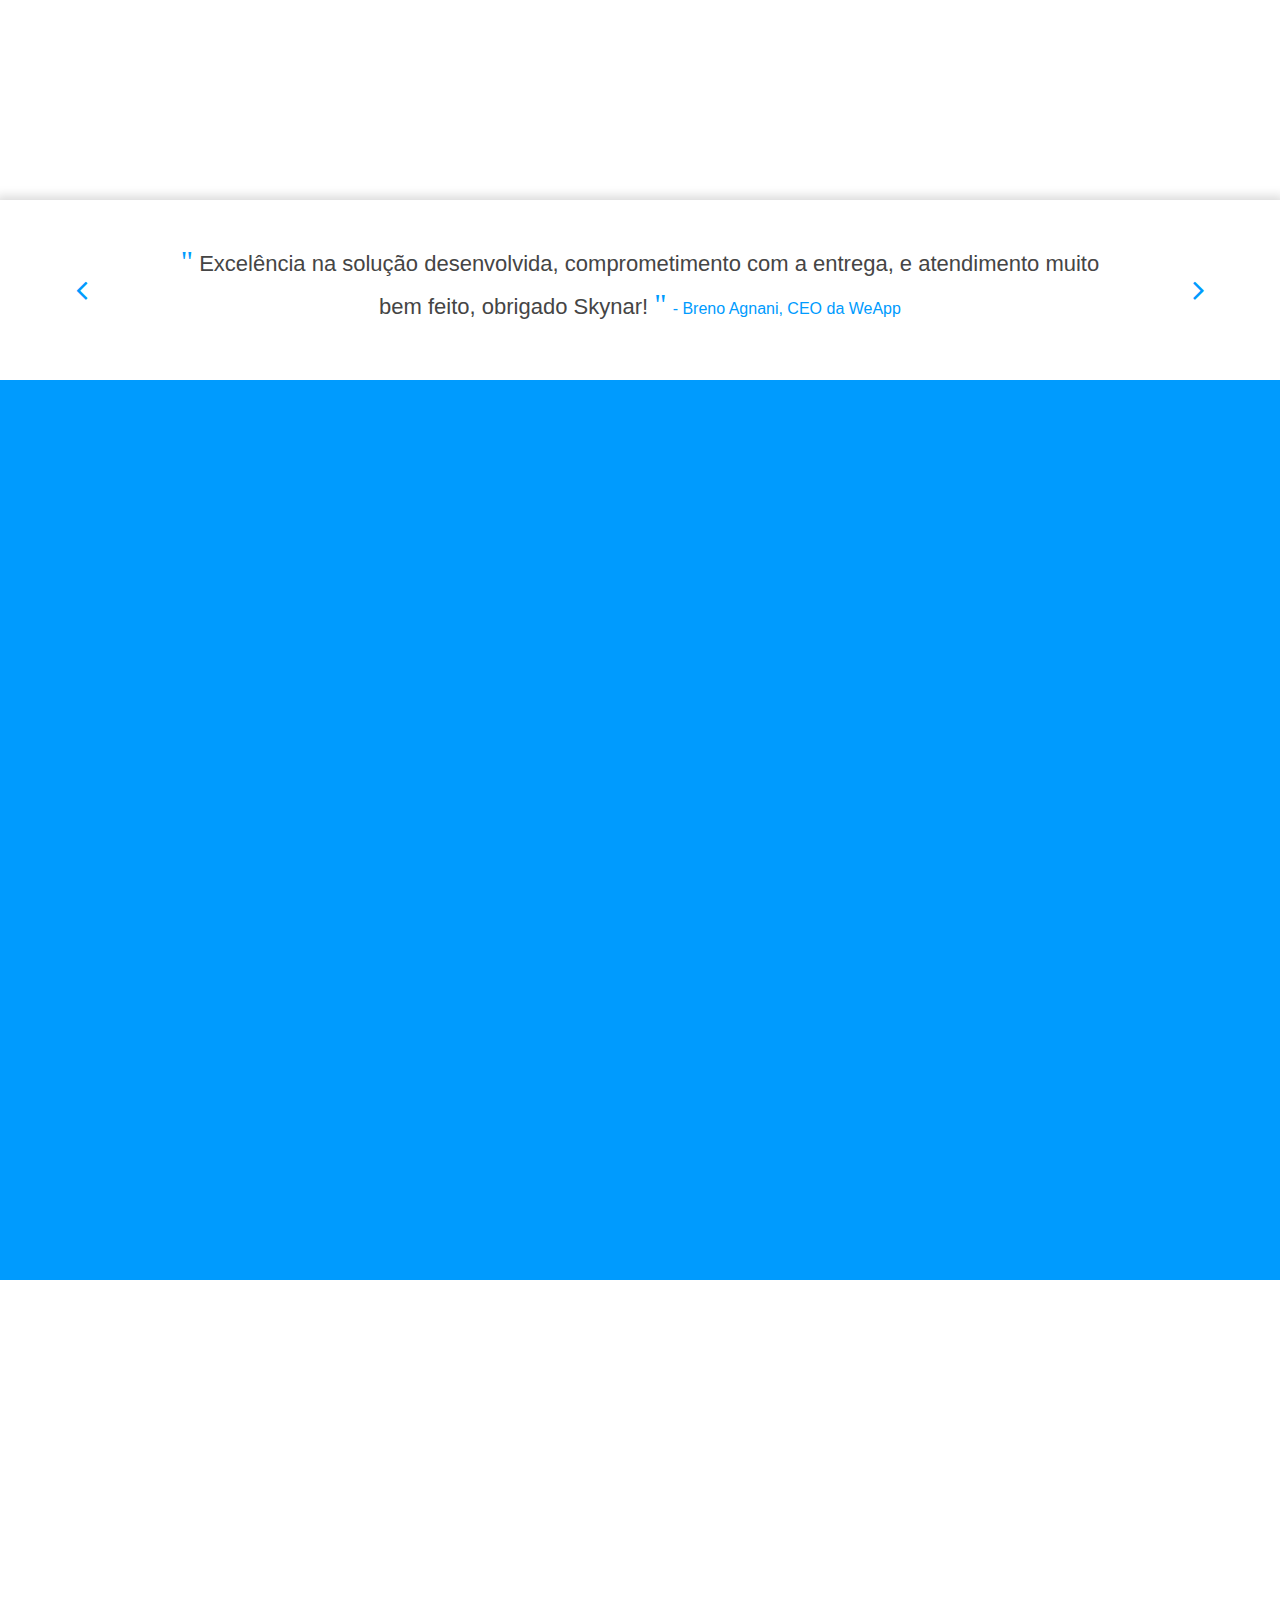
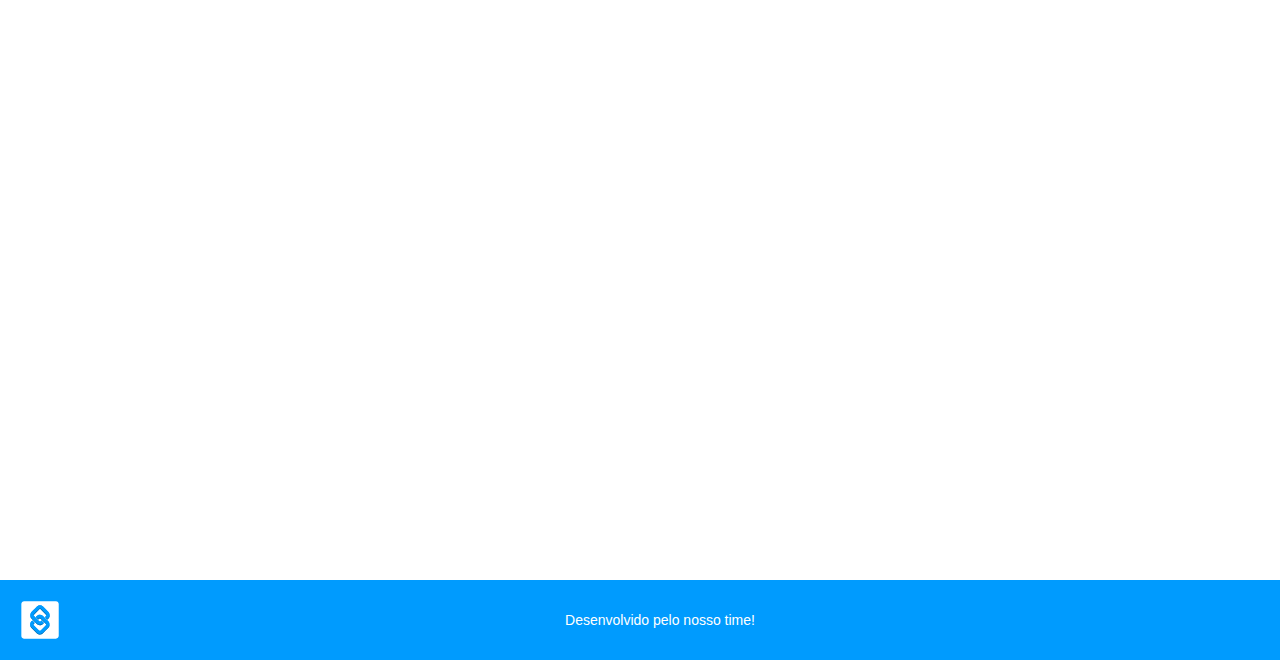
==== commit 5aff33d6: "make it better" ====
--- a/index.html
+++ b/index.html
@@ -3,7 +3,7 @@
 <head>
     <meta charset="UTF-8">
     <meta name="viewport" content="initial-scale=1">
-    <title>Skynar - Smart and Fast solution!</title>
+    <title>Skynar - Soluções Ageis!</title>
     <link rel="icon" type="image/png" href="assets/images/skynar.png" />
     <link rel="icon" type="image/svg+xml" href="assets/images/skynar.svg">
     <link rel="stylesheet" href="libs/bootstrap/dist/css/bootstrap.min.css">
--- a/assets/css/main.css
+++ b/assets/css/main.css
@@ -330,15 +330,31 @@
   height: 70px;
   margin: 0; }
 
-#mynav.slideOutUp, #mynav.slideInDown {
-  animation-duration: 0.5s; }
-
-#mynav.fix {
-  position: fixed;
-  top: 0;
-  left: 0;
-  box-shadow: 0 5px 5px -2px rgba(0, 0, 0, 0.2);
-  border-radius: 0; }
+#mynav {
+  transition: all 0.3s ease-out;
+  height: 50px; }
+  #mynav.bounceInDown {
+    animation-delay: 0.2s;
+    animation-duration: 1s; }
+  #mynav.fix {
+    position: fixed;
+    top: 0;
+    left: 0;
+    box-shadow: 0 5px 5px -2px rgba(0, 0, 0, 0.2);
+    border-radius: 0; }
+    #mynav.fix .navbar-toggle, #mynav.fix .navbar-toggle:hover, #mynav.fix .navbar-toggle:focus {
+      height: 50px; }
+    #mynav.fix ul li, #mynav.fix ul li a {
+      height: 50px;
+      line-height: 20px; }
+    #mynav.fix a.navbar-brand {
+      height: 50px;
+      line-height: 20px; }
+      #mynav.fix a.navbar-brand div {
+        bottom: 25px;
+        margin-bottom: 25px; }
+  #mynav.slideOutUp, #mynav #mynav.slideInDown {
+    animation-duration: 0.5s; }
 
 @keyframes fade {
   0% {
@@ -369,7 +385,7 @@
     box-shadow: 0 5px 5px rgba(0, 0, 0, 0.1); } }
 
 section.portfolio {
-  padding: 110px 0 40px 0;
+  padding: 90px 0 40px 0;
   min-height: 100%;
   display: flex;
   display: -webkit-flex;
@@ -500,7 +516,7 @@
     background-size: cover;
     background-position: bottom center;*/
   background: #009BFE;
-  padding: 110px 0 40px 0;
+  padding: 90px 0 40px 0;
   min-height: 100%;
   display: flex;
   display: -webkit-flex;
@@ -590,7 +606,7 @@
     padding: 0 40px; } }
 
 section.contato {
-  padding: 110px 0 40px 0;
+  padding: 90px 0 40px 0;
   min-height: 100%;
   display: flex;
   display: -webkit-flex;
